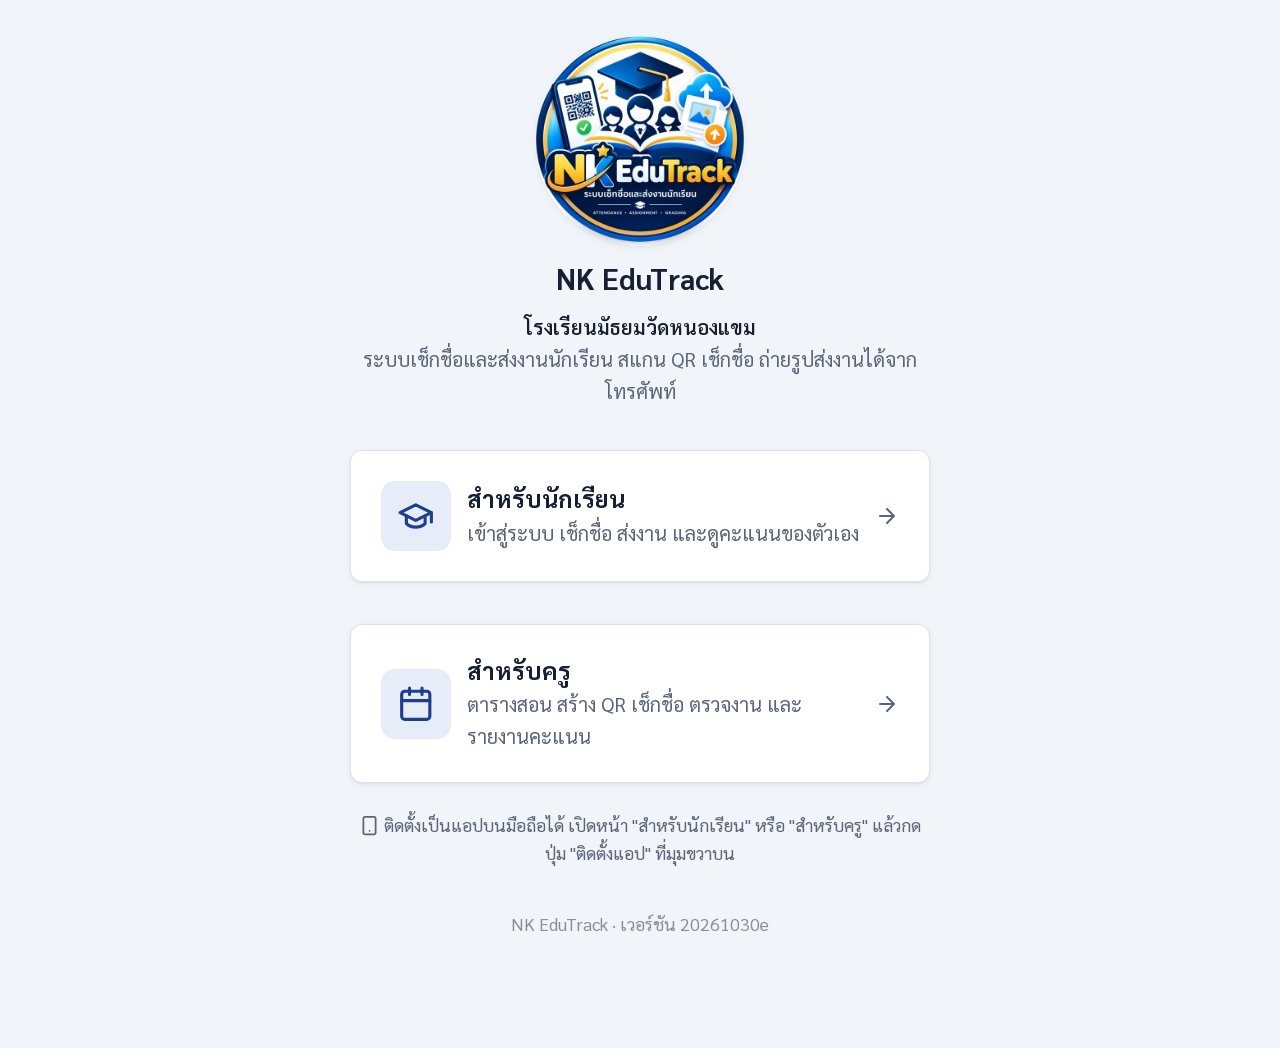
==== attendance/index.html @ 1a2b86dd "แนบไฟล์ PDF ส่งงานได้ (ไม่เกิน 5 MB) ครูดู PDF ในหน้าตรวจงาน และใบหลักฐานแสดงการ์ด PDF Co-Authored-B" ====
<!doctype html>
<html lang="th">
<head>
<meta charset="utf-8">
<meta name="viewport" content="width=device-width, initial-scale=1">
<meta name="robots" content="noindex">
<title>NK EduTrack</title>
<link rel="icon" type="image/png" href="img/favicon.png">
<meta name="theme-color" content="#3056d3">
<link rel="apple-touch-icon" href="img/apple-touch-icon.png">
<link rel="preconnect" href="https://fonts.googleapis.com">
<link rel="preconnect" href="https://fonts.gstatic.com" crossorigin>
<link rel="stylesheet" href="https://fonts.googleapis.com/css2?family=Sarabun:wght@400;600;700&display=swap">
<link rel="stylesheet" href="app.css?v=20261030e">
</head>
<body>
<main class="narrow">
  <div class="home-links">
    <div>
      <img class="hero-logo" src="img/logo.webp" alt="NK EduTrack" width="168" height="168">
      <h1 class="center">NK EduTrack</h1>
      <p class="center" style="margin:0;font-weight:600">โรงเรียนมัธยมวัดหนองแขม</p>
      <p class="muted center">ระบบเช็กชื่อและส่งงานนักเรียน สแกน QR เช็กชื่อ ถ่ายรูปส่งงานได้จากโทรศัพท์</p>
    </div>
    <a class="card home-link" href="student.html">
      <span class="tile"><i data-ic="school"></i></span>
      <div><h2>สำหรับนักเรียน</h2>
      <p class="muted">เข้าสู่ระบบ เช็กชื่อ ส่งงาน และดูคะแนนของตัวเอง</p></div><i data-ic="next"></i>
    </a>
    <a class="card home-link" href="teacher.html">
      <span class="tile"><i data-ic="calendar"></i></span>
      <div><h2>สำหรับครู</h2>
      <p class="muted">ตารางสอน สร้าง QR เช็กชื่อ ตรวจงาน และรายงานคะแนน</p></div><i data-ic="next"></i>
    </a>
    <p class="muted small center"><i data-ic="phone"></i> ติดตั้งเป็นแอปบนมือถือได้ เปิดหน้า "สำหรับนักเรียน" หรือ "สำหรับครู" แล้วกดปุ่ม "ติดตั้งแอป" ที่มุมขวาบน</p>
  </div>
</main>
<script src="config.js?v=20261030e"></script>
<script src="common.js?v=20261030e"></script>
</body>
</html>
---- attendance/app.css ----
:root {
  --bg: #f1f4f9; --card: #ffffff; --ink: #172033; --muted: #5a6579; --line: #dce2ec;
  --brand: #1e3f8f; --brand-ink: #ffffff; --brand-soft: #e6ecf8;
  --head: #14306e; --accent: #c9a24b;
  --ok: #0f7b55; --ok-soft: #e0f3ea; --warn: #8f5600; --warn-soft: #fdf0d3;
  --bad: #b42323; --bad-soft: #fbe6e6; --info: #1b64a3; --info-soft: #e0eef9;
  --radius: 12px; --shadow: 0 1px 2px rgba(16, 24, 40, .05), 0 2px 8px rgba(16, 24, 40, .05);
}
@media (prefers-color-scheme: dark) {
  :root:not([data-theme="light"]) {
    --bg: #0e1422; --card: #172033; --ink: #eef1f7; --muted: #9aa5b8; --line: #2a3550;
    --brand: #7f9dff; --brand-ink: #0a1020; --brand-soft: #212c4c;
    --head: #0f2557; --accent: #d9b865;
    --ok: #4cd1a1; --ok-soft: #123329; --warn: #f0b24a; --warn-soft: #3a2b0e;
    --bad: #ff8d8d; --bad-soft: #3d1a1a; --info: #6cb8f0; --info-soft: #152c40;
    --shadow: 0 1px 2px rgba(0, 0, 0, .4);
  }
}
* { box-sizing: border-box; }
html { -webkit-text-size-adjust: 100%; font-size: calc(clamp(1rem, .89rem + .45vw, 1.32rem) * var(--fs, 1)); }
/* จอสัมผัส (มือถือ/แท็บเล็ต): ตัวอักษรใหญ่กว่าคอมพิวเตอร์ เพราะถือห่างตาและมีพิกเซลหนาแน่น */
@media (pointer: coarse) { html { font-size: calc(clamp(1.125rem, 1rem + .55vw, 1.45rem) * var(--fs, 1)); } }
body {
  margin: 0; background: var(--bg); color: var(--ink);
  font: 1rem/1.6 "Sarabun", "Noto Sans Thai", "Leelawadee UI", Tahoma, system-ui, sans-serif;
}
h1, h2, h3 { line-height: 1.25; margin: 0 0 .5em; }
h1 { font-size: 1.45rem; } h2 { font-size: 1.2rem; font-weight: 700; } h3 { font-size: 1.05rem; font-weight: 700; }
.logo { width: 2.5rem; height: 2.5rem; }
p { margin: 0 0 .75em; }
a { color: var(--brand); }
button, input, select, textarea { font: inherit; color: inherit; }
.wrap { width: min(100% - 2rem, 70rem); margin-inline: auto; }
.narrow { width: min(100% - 2rem, 29rem); margin-inline: auto; }

.top { background: var(--head); color: #fff; border-bottom: 3px solid var(--accent); position: sticky; top: 0; z-index: 20; }
.top .wrap { display: flex; align-items: center; gap: 10px; min-height: 3.875rem; }
.brand { flex: 1; min-width: 0; overflow: hidden; }
.brand .bt { display: grid; line-height: 1.2; min-width: 0; }
.brand .bt b { font-size: 1.08rem; letter-spacing: .01em; white-space: nowrap; overflow: hidden; text-overflow: ellipsis; }
.brand .bt small { font-size: .74rem; opacity: .82; white-space: nowrap; overflow: hidden; text-overflow: ellipsis; }
.who { color: #dbe4ff; font-size: .88rem; text-align: right; }
.top .btn { background: rgba(255, 255, 255, .1); border-color: rgba(255, 255, 255, .35); color: #fff; }
.top .btn:hover { background: rgba(255, 255, 255, .2); border-color: #fff; }
.ic { width: 1.2em; height: 1.2em; flex: none; fill: none; stroke: currentColor; stroke-width: 2; stroke-linecap: round; stroke-linejoin: round; vertical-align: -.22em; }
h2 .ic, h3 .ic { margin-right: 6px; color: var(--brand); }
.pagehead { display: flex; align-items: center; gap: 12px; }
.tile { width: 2.75rem; height: 2.75rem; border-radius: 12px; background: var(--brand-soft); color: var(--brand); display: grid; place-items: center; flex: none; }
.tile .ic { width: 1.5rem; height: 1.5rem; }

.card { background: var(--card); border: 1px solid var(--line); border-radius: var(--radius); box-shadow: var(--shadow); padding: 20px; margin-block: 14px; }
.card > :last-child { margin-bottom: 0; }
.grid { display: grid; gap: 14px; }
.cols-2 { grid-template-columns: repeat(2, minmax(0, 1fr)); }
.cols-4 { grid-template-columns: repeat(4, minmax(0, 1fr)); }
@media (max-width: 45rem) { .cols-2 { grid-template-columns: 1fr; } .cols-4 { grid-template-columns: repeat(2, minmax(0, 1fr)); } }
.row { display: flex; flex-wrap: wrap; gap: 10px; align-items: center; }
.row.end { justify-content: flex-end; }
.grow { flex: 1; min-width: 0; }
.muted { color: var(--muted); } .small { font-size: .875rem; } .center { text-align: center; }
.hidden { display: none !important; }

label.field { display: grid; gap: 6px; font-weight: 600; margin-bottom: 12px; }
label.field .hint { font-weight: 400; color: var(--muted); font-size: .85rem; }
input[type=text], input[type=password], input[type=number], input[type=datetime-local], input[type=date], input[type=time], select, textarea {
  width: 100%; min-height: 2.875rem; padding: 9px 12px; border: 1.5px solid var(--line); border-radius: 10px; background: var(--card);
}
textarea { min-height: 7.5rem; resize: vertical; }
input:focus-visible, select:focus-visible, textarea:focus-visible, button:focus-visible, a:focus-visible { outline: 3px solid color-mix(in srgb, var(--brand) 45%, transparent); outline-offset: 1px; }
.pin { letter-spacing: .5em; text-align: center; font-size: 1.5rem; }

.btn {
  display: inline-flex; align-items: center; justify-content: center; gap: 8px; min-height: 2.875rem; padding: 8px 18px;
  border-radius: 10px; border: 1.5px solid var(--line); background: var(--card); font-weight: 600; cursor: pointer; text-decoration: none;
}
.btn:hover { border-color: var(--brand); }
.btn.primary:hover { filter: brightness(1.1); }
.btn .ic { width: 1.15em; height: 1.15em; }
.btn.primary { background: var(--brand); color: var(--brand-ink); border-color: var(--brand); }
.btn.ok { background: var(--ok); color: #fff; border-color: var(--ok); }
.btn.danger { color: var(--bad); }
.btn.block { width: 100%; }
.btn.sm { min-height: 2.25rem; padding: 4px 12px; font-size: .9rem; }
.btn:disabled { opacity: .55; cursor: not-allowed; }

.badge { display: inline-flex; align-items: center; gap: 5px; padding: 3px 10px; border-radius: 999px; font-size: .82rem; font-weight: 600; background: var(--line); color: var(--ink); white-space: nowrap; }
.badge.present, .badge.done { background: var(--ok-soft); color: var(--ok); }
.badge.late, .badge.revise, .badge.pending { background: var(--warn-soft); color: var(--warn); }
.badge.absent, .badge.none, .badge.missing { background: var(--bad-soft); color: var(--bad); }
.badge.leave { background: var(--info-soft); color: var(--info); }
.badge .ic { width: 14px; height: 14px; }

.tabs { display: flex; gap: 6px; overflow-x: auto; padding: 12px 0 8px; scrollbar-width: none; }
.tab { display: inline-flex; align-items: center; gap: 8px; border: 1.5px solid transparent; background: transparent; padding: 8px 13px; border-radius: 10px; font-weight: 600; color: var(--muted); cursor: pointer; white-space: nowrap; min-height: 2.75rem; }
.tab:hover { background: var(--brand-soft); }
.tab[aria-selected=true] { background: var(--brand); color: var(--brand-ink); }
@media (max-width: 45rem) {
  .tabs { position: fixed; left: 0; right: 0; bottom: 0; z-index: 25; display: grid; grid-template-columns: repeat(6, 1fr); gap: 0; padding: 0 0 env(safe-area-inset-bottom); background: var(--card); border-top: 1px solid var(--line); box-shadow: 0 -2px 10px rgba(16, 24, 40, .06); overflow: visible; }
  .tab { flex-direction: column; justify-content: center; gap: 2px; padding: 7px 2px 6px; border-radius: 0; min-height: 3.625rem; font-size: .7rem; font-weight: 600; }
  .tab .ic { width: 1.375rem; height: 1.375rem; }
  .tab[aria-selected=true] { background: var(--brand-soft); color: var(--brand); box-shadow: inset 0 3px 0 var(--brand); }
  #view-app { padding-bottom: 5.25rem; }
  .toast { bottom: 5.25rem; }
}

.stat { padding: 14px 16px; border-radius: 12px; background: var(--brand-soft); }
.stat b { display: block; font-size: 1.9rem; line-height: 1.1; }
.stat span { color: var(--muted); font-size: .875rem; }

table { width: 100%; border-collapse: collapse; }
th, td { padding: 9px 10px; border-bottom: 1px solid var(--line); text-align: left; vertical-align: middle; }
th { font-size: .82rem; color: var(--muted); font-weight: 600; background: var(--bg); position: sticky; top: 0; }
td.num, th.num { text-align: right; font-variant-numeric: tabular-nums; }
.scroll { overflow-x: auto; max-height: 70vh; border: 1px solid var(--line); border-radius: 10px; }
.scroll table { min-width: 35rem; }

.toast { position: fixed; left: 50%; bottom: 24px; transform: translateX(-50%); background: #1c2434; color: #fff; padding: 12px 20px; border-radius: 12px; z-index: 100; max-width: min(92vw, 420px); box-shadow: 0 8px 30px rgba(0,0,0,.3); }
.toast.bad { background: #b42318; }

.result { text-align: center; padding: 28px 18px; border-radius: var(--radius); }
.result .big { width: 4rem; height: 4rem; margin: 0 auto 10px; border-radius: 50%; background: rgba(255, 255, 255, .65); display: grid; place-items: center; }
.result .big .ic { width: 2.25rem; height: 2.25rem; stroke-width: 2.2; }
.result.ok { background: var(--ok-soft); color: var(--ok); }
.result.warn { background: var(--warn-soft); color: var(--warn); }
.result.bad { background: var(--bad-soft); color: var(--bad); }

.thumbs { display: grid; grid-template-columns: repeat(auto-fill, minmax(6rem, 1fr)); gap: 8px; margin-block: 12px; }
.thumb { position: relative; aspect-ratio: 1; border-radius: 10px; overflow: hidden; background: var(--line); }
.thumb img { width: 100%; height: 100%; object-fit: cover; display: block; }
.thumb button { position: absolute; top: 4px; right: 4px; width: 1.875rem; height: 1.875rem; border-radius: 50%; border: 0; background: rgba(0,0,0,.65); color: #fff; font-size: 1rem; cursor: pointer; }
.bar { height: 10px; border-radius: 999px; background: var(--line); overflow: hidden; }
.bar > i { display: block; height: 100%; background: var(--brand); transition: width .2s; }

.qrbox { display: grid; gap: 10px; justify-items: center; text-align: center; background: #fff; color: #111; border-radius: var(--radius); padding: 16px; border: 1px solid var(--line); }
.qrbox svg { width: min(100%, 22.5rem); height: auto; display: block; }
.qrbox:fullscreen { justify-content: center; align-content: center; padding: 24px; }
.qrbox:fullscreen svg { width: min(78vh, 78vw); }
.qrbox .count { font-size: 1.4rem; font-weight: 700; }
.countdown { font-variant-numeric: tabular-nums; color: #555; }

.modal { position: fixed; inset: 0; background: rgba(10, 15, 30, .72); z-index: 60; display: grid; place-items: center; padding: 12px; }
.modal .panel { background: var(--card); border-radius: var(--radius); width: min(100%, 55rem); max-height: 94vh; overflow: auto; padding: 18px; }
.viewer { display: grid; gap: 10px; }
.viewer img { width: 100%; max-height: 62vh; object-fit: contain; background: #000; border-radius: 10px; display: block; }
.seg { display: inline-flex; border: 1.5px solid var(--line); border-radius: 10px; overflow: hidden; }
.seg button { border: 0; background: var(--card); padding: 4px 10px; min-height: 2.125rem; cursor: pointer; font-size: .85rem; border-right: 1px solid var(--line); }
.seg button:last-child { border-right: 0; }
.seg button[aria-pressed=true] { background: var(--brand); color: var(--brand-ink); }
.bottomnav { position: sticky; bottom: 0; background: var(--card); border-top: 1px solid var(--line); display: grid; grid-template-columns: repeat(3, 1fr); z-index: 15; }
.bottomnav button { display: flex; flex-direction: column; align-items: center; justify-content: center; gap: 2px; border: 0; background: transparent; padding: 7px 4px 8px; font-weight: 600; font-size: .8rem; color: var(--muted); cursor: pointer; min-height: 3.75rem; }
.bottomnav button .ic { width: 1.5rem; height: 1.5rem; }
.bottomnav button[aria-selected=true] { color: var(--brand); background: var(--brand-soft); box-shadow: inset 0 3px 0 var(--brand); }
.home-links { display: grid; gap: 14px; margin-block: 24px; }
.home-link { display: flex; align-items: center; gap: 16px; text-decoration: none; color: inherit; }
.home-link:hover { border-color: var(--brand); }
.home-link .tile { width: 3.5rem; height: 3.5rem; border-radius: 14px; }
.home-link .tile .ic { width: 1.875rem; height: 1.875rem; }
.home-link h2 { margin-bottom: .15em; }
.home-link p { margin: 0; }
.home-link > .ic:last-child { margin-left: auto; color: var(--muted); }
.skip { position: absolute; left: -999px; } .skip:focus { left: 8px; top: 8px; background: #fff; padding: 8px; z-index: 200; }
@media (prefers-reduced-motion: reduce) { * { transition: none !important; animation: none !important; } }
#roster .scroll table { min-width: 0; }
.seg { flex-wrap: wrap; }
.seg button { padding: 4px 9px; }
#main { padding-bottom: 5.25rem; }
.bottomnav { position: fixed; left: 0; right: 0; bottom: 0; padding-bottom: env(safe-area-inset-bottom); }
@media (max-width: 30rem) { .who { font-size: .78rem; } .top .btn .lbl { display: none; } }
.gradebar { position: sticky; bottom: -18px; background: var(--card); padding: 10px 0 4px; border-top: 1px solid var(--line); display: grid; gap: 10px; z-index: 2; }
.viewer img { max-height: 52vh; }
/* ตารางสอนแบบกริด */
.tt-wrap { overflow-x: auto; margin-top: 14px; border: 1px solid var(--line); border-radius: 12px; }
table.tt { border-collapse: separate; border-spacing: 0; width: 100%; min-width: 63.75rem; table-layout: fixed; }
table.tt th, table.tt td { border-right: 1px solid var(--line); border-bottom: 1px solid var(--line); padding: 0; text-align: center; vertical-align: middle; }
table.tt tr > :last-child { border-right: 0; }
table.tt tbody tr:last-child > * { border-bottom: 0; }
table.tt thead th { background: var(--bg); font-weight: 400; padding: 6px 2px; position: static; }
.g-p b { display: block; font-size: 1.05rem; }
.g-p span { display: block; font-size: .72rem; color: var(--muted); line-height: 1.2; white-space: nowrap; }
table.tt .g-d { width: 4.625rem; position: sticky; left: 0; z-index: 1; background: var(--bg); font-weight: 700; padding: 6px 4px; }
.g-d small { display: block; font-size: .7rem; font-weight: 400; color: var(--ok); }
.g-d.today { color: var(--ok); }
table.tt tbody td { height: 4.625rem; }
.g-empty.edit { background: transparent; }
.g-add { width: 100%; height: 100%; min-height: 4.625rem; border: 0; background: transparent; color: var(--line); font-size: 1.4rem; cursor: pointer; }
.g-add:hover, .g-add:focus-visible { background: var(--brand-soft); color: var(--brand); }
.g-btn { display: flex; flex-direction: column; justify-content: center; align-items: center; gap: 1px; width: 100%; min-height: 4.625rem; padding: 6px 4px; border: 0; background: transparent; line-height: 1.25; font-size: .85rem; }
button.g-btn { cursor: pointer; }
.g-btn b { font-size: .95rem; }
.g-btn span { color: var(--muted); font-size: .78rem; }
.g-slot.room { background: var(--brand-soft); }
button.g-btn:hover, button.g-btn:focus-visible { filter: brightness(.96); outline: 2px solid var(--brand); outline-offset: -2px; }
.g-slot.plain { background: var(--bg); }
.g-slot.plain .g-btn b { color: var(--muted); font-weight: 500; }
.g-slot.now { box-shadow: inset 0 0 0 2px var(--ok); background: var(--ok-soft); }
.g-slot.edit { outline: 1px dashed var(--brand); outline-offset: -3px; }
.g-btn em { font-style: normal; font-size: .72rem; padding: 0 8px; border-radius: 999px; background: var(--ok-soft); color: var(--ok); margin-top: 2px; }
.g-btn em.open { background: var(--warn-soft); color: var(--warn); }
.brand { display: flex; align-items: center; gap: 10px; text-decoration: none; color: inherit; }
.logo { border-radius: 50%; flex: none; }
.hero-logo { display: block; width: 10.5rem; height: 10.5rem; border-radius: 50%; margin: 12px auto 14px; box-shadow: var(--shadow); }
@media (max-width: 30rem) { .top:has(.who:not(.hidden)) .brand .bt { display: none; } .top:has(.who:not(.hidden)) .brand { flex: none; } .who { flex: 1; line-height: 1.25; } }
#roster .seg { flex-wrap: nowrap; }
#roster .seg button { padding: 4px 8px; font-size: .8rem; }
#roster td, #roster th { padding-inline: 6px; }

/* ปรับตามอุปกรณ์ */
@media (pointer: coarse) { .btn { min-height: 3rem; } .btn.sm { min-height: 2.5rem; } input[type=text], input[type=password], input[type=number], input[type=date], input[type=time], input[type=datetime-local], select { min-height: 3rem; } }
@media (min-width: 721px) and (max-width: 1100px) and (pointer: fine) { .wrap { width: min(100% - 3rem, 70rem); } .card { padding: 1.4rem; } .home-links, .narrow { max-width: 34rem; } .bottomnav { left: 50%; right: auto; width: min(100%, 34rem); transform: translateX(-50%); border-radius: 14px 14px 0 0; border: 1px solid var(--line); border-bottom: 0; } }
@media (min-width: 1101px) and (pointer: fine) { .card { padding: 1.5rem; } .bottomnav { left: 50%; right: auto; width: min(100%, 36rem); transform: translateX(-50%); border-radius: 14px 14px 0 0; border: 1px solid var(--line); border-bottom: 0; } }
@media (min-width: 721px) { .top .wrap { min-height: 4rem; } .brand .bt b { font-size: 1.15rem; } }
@media print { html { font-size: 12pt; } .top, .tabs, .bottomnav, #install-app { display: none !important; } }
.bulkbar { display: grid; gap: .7rem; padding: .8rem; margin-bottom: .8rem; border: 1.5px dashed var(--line); border-radius: 10px; background: var(--bg); }
input.chk { width: 1.3rem; height: 1.3rem; accent-color: var(--brand); cursor: pointer; }
.bulkbar .bk2 { padding-top: .7rem; border-top: 1px solid var(--line); }
.spin { width: 1.1em; height: 1.1em; border: 2.5px solid currentColor; border-right-color: transparent; border-radius: 50%; display: inline-block; animation: spin .8s linear infinite; }
@keyframes spin { to { transform: rotate(360deg); } }
.fsbtn { font-weight: 700; min-width: 2.6rem; padding-inline: .5rem; letter-spacing: -.02em; }
.fsbtn small { font-size: .7em; }
.thumb.pdf { background: var(--bg); border: 1.5px solid var(--line); }
.pdftile { height: 100%; display: flex; flex-direction: column; align-items: center; justify-content: center; gap: .25rem; padding: .4rem; text-align: center; }
.pdftile b { background: #dc2626; color: #fff; border-radius: 8px; padding: .15rem .6rem; font-size: 1.05rem; letter-spacing: .04em; }
.pdftile span { font-size: .75rem; line-height: 1.2; word-break: break-all; overflow: hidden; display: -webkit-box; -webkit-line-clamp: 2; -webkit-box-orient: vertical; }
.pdftile small { color: var(--muted); font-size: .7rem; }
.pdfbox { display: grid; gap: .5rem; border: 1.5px solid var(--line); border-radius: 10px; padding: .6rem; }
.pdfview { width: 100%; height: 60vh; border: 0; border-radius: 8px; background: #e5e7eb; }
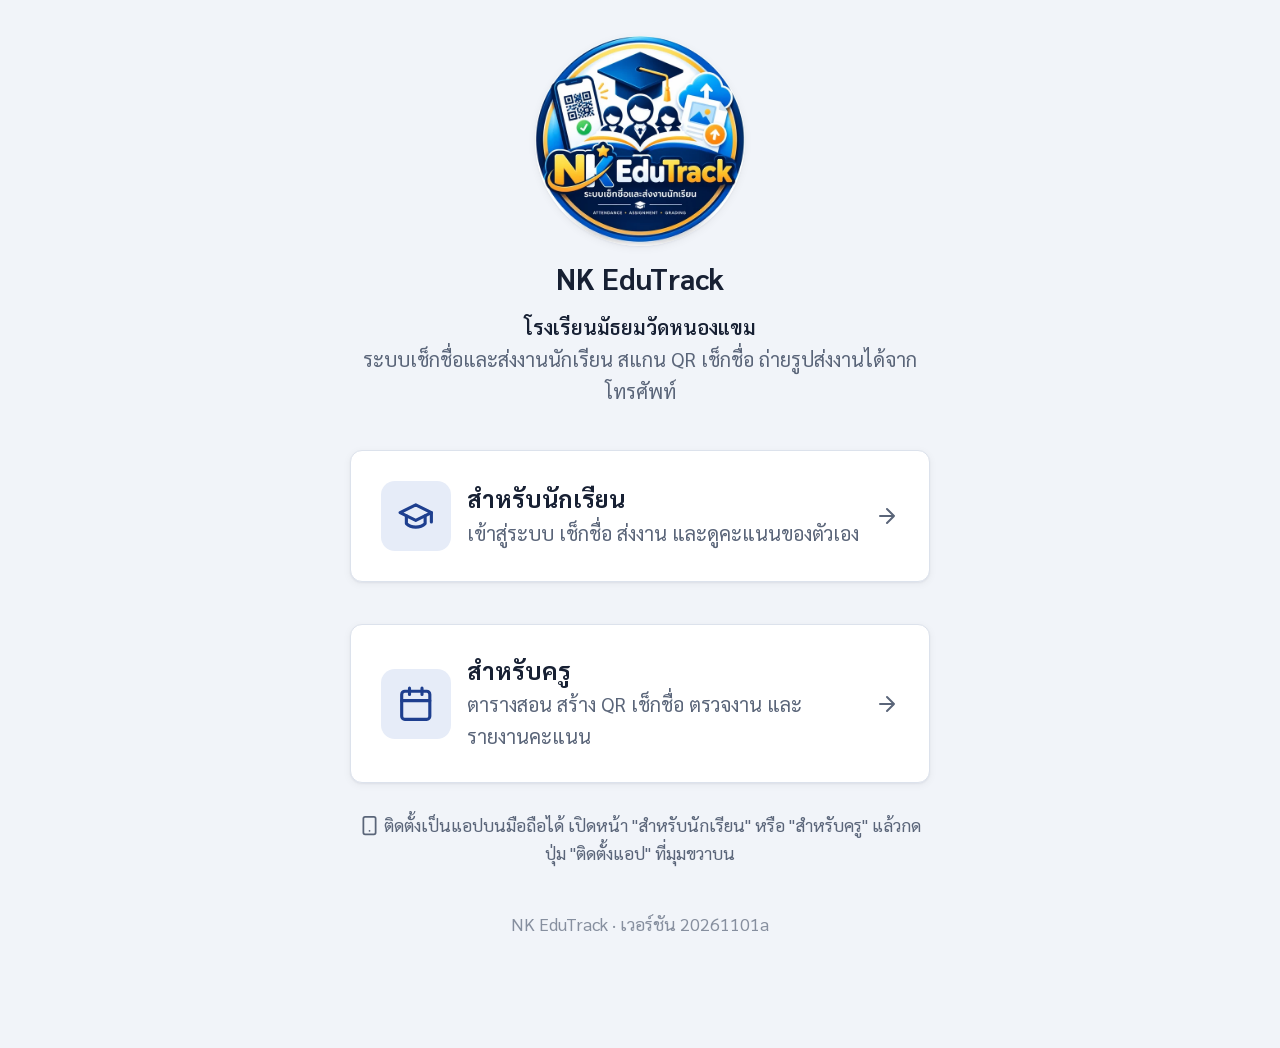
==== commit 0c7813c3: "ส่ง PDF ได้ถึง 500 MB โดยอัปโหลดเป็นก้อนเข้า Drive โดยตรง ครูเปิดไฟล์ใหญ่จาก Drive Co-Authored-By: C" ====
--- a/attendance/index.html
+++ b/attendance/index.html
@@ -11,7 +11,7 @@
 <link rel="preconnect" href="https://fonts.googleapis.com">
 <link rel="preconnect" href="https://fonts.gstatic.com" crossorigin>
 <link rel="stylesheet" href="https://fonts.googleapis.com/css2?family=Sarabun:wght@400;600;700&display=swap">
-<link rel="stylesheet" href="app.css?v=20261030e">
+<link rel="stylesheet" href="app.css?v=20261101a">
 </head>
 <body>
 <main class="narrow">
@@ -35,7 +35,7 @@
     <p class="muted small center"><i data-ic="phone"></i> ติดตั้งเป็นแอปบนมือถือได้ เปิดหน้า "สำหรับนักเรียน" หรือ "สำหรับครู" แล้วกดปุ่ม "ติดตั้งแอป" ที่มุมขวาบน</p>
   </div>
 </main>
-<script src="config.js?v=20261030e"></script>
-<script src="common.js?v=20261030e"></script>
+<script src="config.js?v=20261101a"></script>
+<script src="common.js?v=20261101a"></script>
 </body>
 </html>
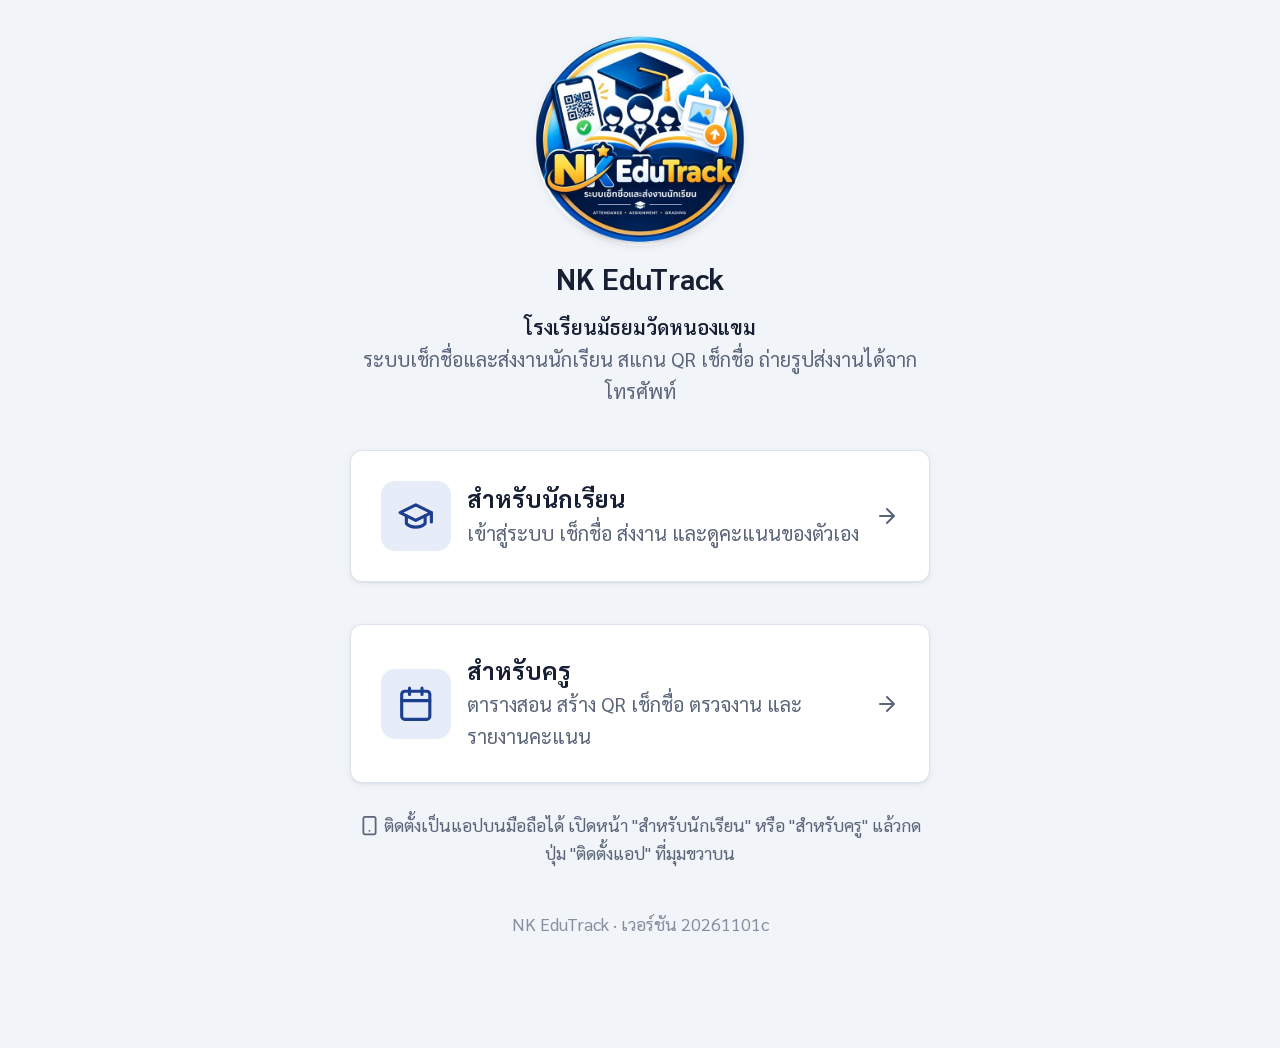
==== commit a7764a72: "ตัวกรองสถานะในหน้าตรวจงาน และรายงานสถานะการส่งงานเป็นรูป/PDF แบบทางการ Co-Authored-By: Claude Sonnet" ====
--- a/attendance/index.html
+++ b/attendance/index.html
@@ -11,7 +11,7 @@
 <link rel="preconnect" href="https://fonts.googleapis.com">
 <link rel="preconnect" href="https://fonts.gstatic.com" crossorigin>
 <link rel="stylesheet" href="https://fonts.googleapis.com/css2?family=Sarabun:wght@400;600;700&display=swap">
-<link rel="stylesheet" href="app.css?v=20261101a">
+<link rel="stylesheet" href="app.css?v=20261101c">
 </head>
 <body>
 <main class="narrow">
@@ -35,7 +35,7 @@
     <p class="muted small center"><i data-ic="phone"></i> ติดตั้งเป็นแอปบนมือถือได้ เปิดหน้า "สำหรับนักเรียน" หรือ "สำหรับครู" แล้วกดปุ่ม "ติดตั้งแอป" ที่มุมขวาบน</p>
   </div>
 </main>
-<script src="config.js?v=20261101a"></script>
-<script src="common.js?v=20261101a"></script>
+<script src="config.js?v=20261101c"></script>
+<script src="common.js?v=20261101c"></script>
 </body>
 </html>
--- a/attendance/app.css
+++ b/attendance/app.css
@@ -224,3 +224,8 @@
 .pdftile small { color: var(--muted); font-size: .7rem; }
 .pdfbox { display: grid; gap: .5rem; border: 1.5px solid var(--line); border-radius: 10px; padding: .6rem; }
 .pdfview { width: 100%; height: 60vh; border: 0; border-radius: 8px; background: #e5e7eb; }
+.chips { display: flex; flex-wrap: wrap; gap: .4rem; margin: .4rem 0 .8rem; }
+.chip { border: 1.5px solid var(--line); background: var(--card); color: var(--ink); border-radius: 999px; padding: .25rem .8rem; font: inherit; font-size: .9rem; cursor: pointer; min-height: 2.25rem; }
+.chip b { margin-left: .4rem; color: var(--muted); font-weight: 700; }
+.chip[aria-pressed="true"] { background: var(--head); border-color: var(--head); color: #fff; }
+.chip[aria-pressed="true"] b { color: #fff; }
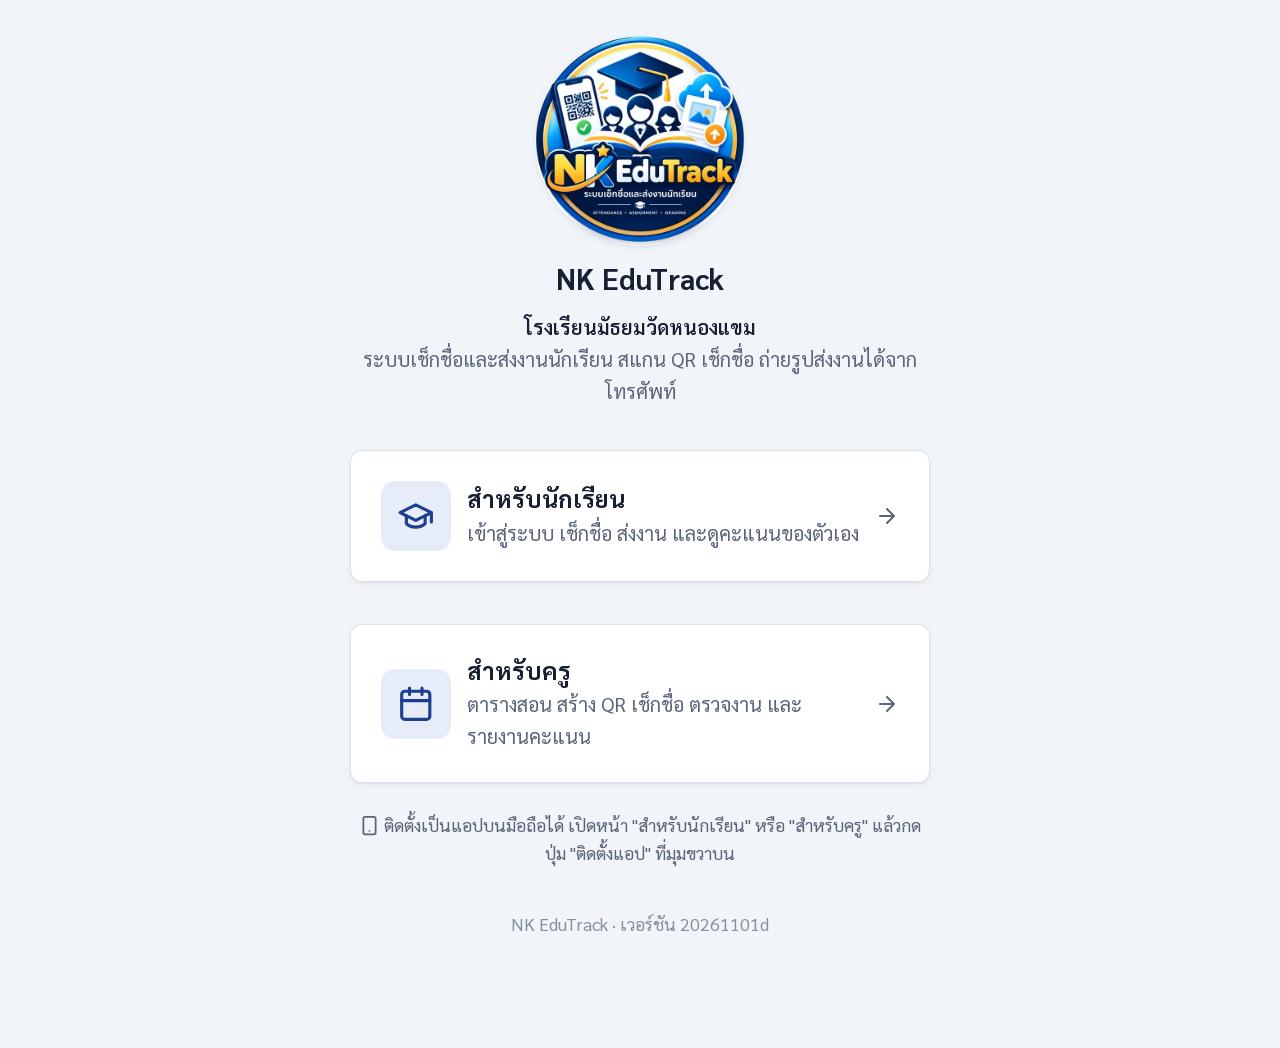
==== commit 681cefab: "แก้ท้ายรายงานส่งงาน: ยกช่องลายเซ็นขึ้นไม่ให้แถบท้ายกระดาษทับชื่อครู Co-Authored-By: Claude Sonnet 5." ====
--- a/attendance/index.html
+++ b/attendance/index.html
@@ -11,7 +11,7 @@
 <link rel="preconnect" href="https://fonts.googleapis.com">
 <link rel="preconnect" href="https://fonts.gstatic.com" crossorigin>
 <link rel="stylesheet" href="https://fonts.googleapis.com/css2?family=Sarabun:wght@400;600;700&display=swap">
-<link rel="stylesheet" href="app.css?v=20261101c">
+<link rel="stylesheet" href="app.css?v=20261101d">
 </head>
 <body>
 <main class="narrow">
@@ -35,7 +35,7 @@
     <p class="muted small center"><i data-ic="phone"></i> ติดตั้งเป็นแอปบนมือถือได้ เปิดหน้า "สำหรับนักเรียน" หรือ "สำหรับครู" แล้วกดปุ่ม "ติดตั้งแอป" ที่มุมขวาบน</p>
   </div>
 </main>
-<script src="config.js?v=20261101c"></script>
-<script src="common.js?v=20261101c"></script>
+<script src="config.js?v=20261101d"></script>
+<script src="common.js?v=20261101d"></script>
 </body>
 </html>
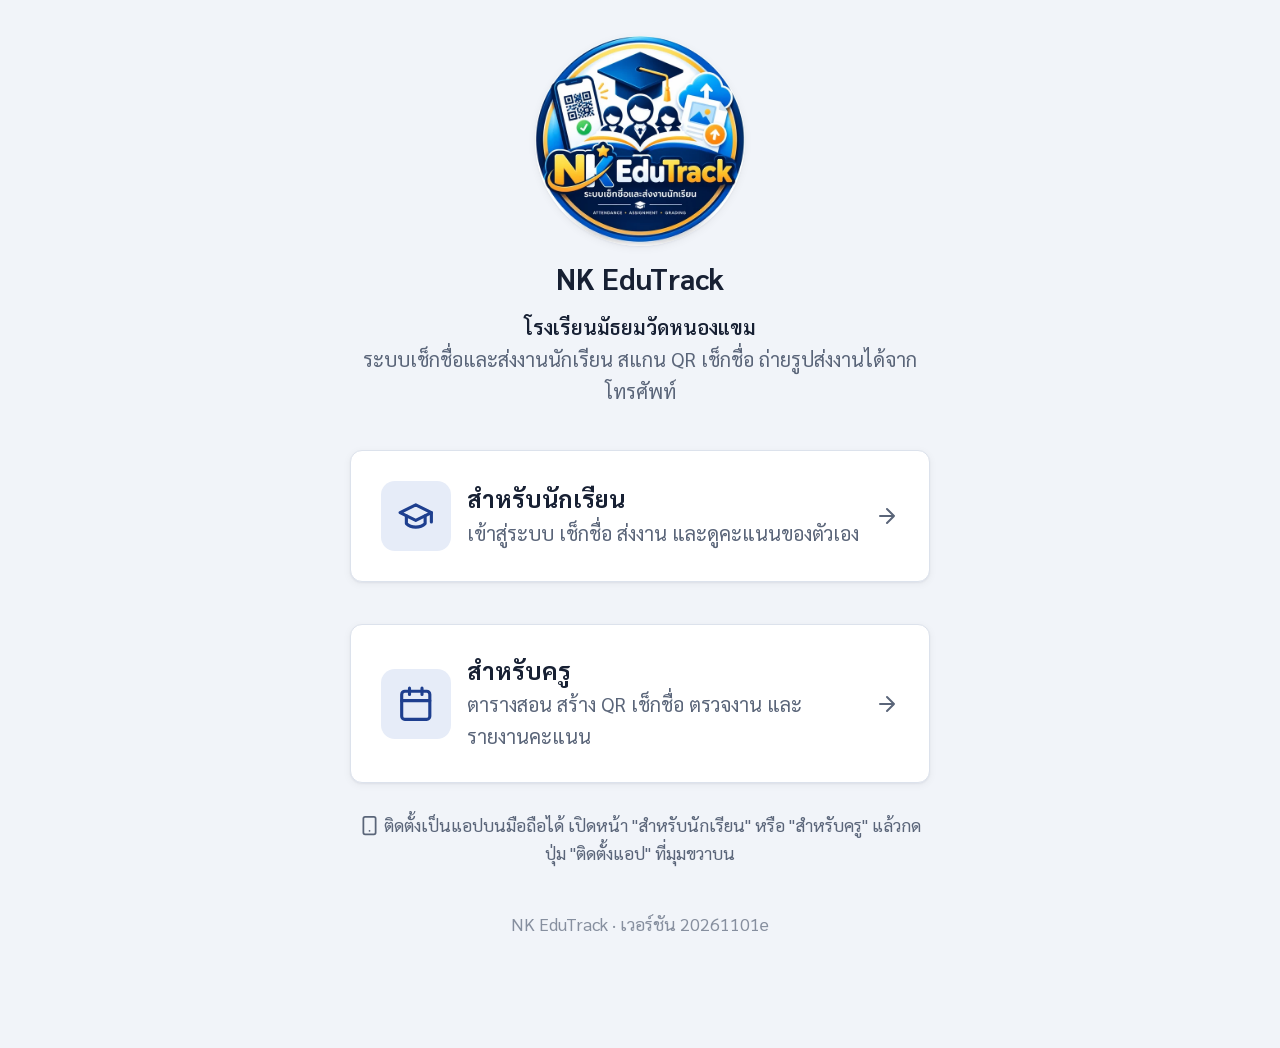
==== commit c46c1295: "เปิดลิงก์/QR แล้วแสดงชื่อและคาบให้ยืนยันก่อนเช็กชื่อ หน้าล็อกอินบอกคาบและวันที่เช็กได้ Co-Authored-B" ====
--- a/attendance/index.html
+++ b/attendance/index.html
@@ -11,7 +11,7 @@
 <link rel="preconnect" href="https://fonts.googleapis.com">
 <link rel="preconnect" href="https://fonts.gstatic.com" crossorigin>
 <link rel="stylesheet" href="https://fonts.googleapis.com/css2?family=Sarabun:wght@400;600;700&display=swap">
-<link rel="stylesheet" href="app.css?v=20261101d">
+<link rel="stylesheet" href="app.css?v=20261101e">
 </head>
 <body>
 <main class="narrow">
@@ -35,7 +35,7 @@
     <p class="muted small center"><i data-ic="phone"></i> ติดตั้งเป็นแอปบนมือถือได้ เปิดหน้า "สำหรับนักเรียน" หรือ "สำหรับครู" แล้วกดปุ่ม "ติดตั้งแอป" ที่มุมขวาบน</p>
   </div>
 </main>
-<script src="config.js?v=20261101d"></script>
-<script src="common.js?v=20261101d"></script>
+<script src="config.js?v=20261101e"></script>
+<script src="common.js?v=20261101e"></script>
 </body>
 </html>
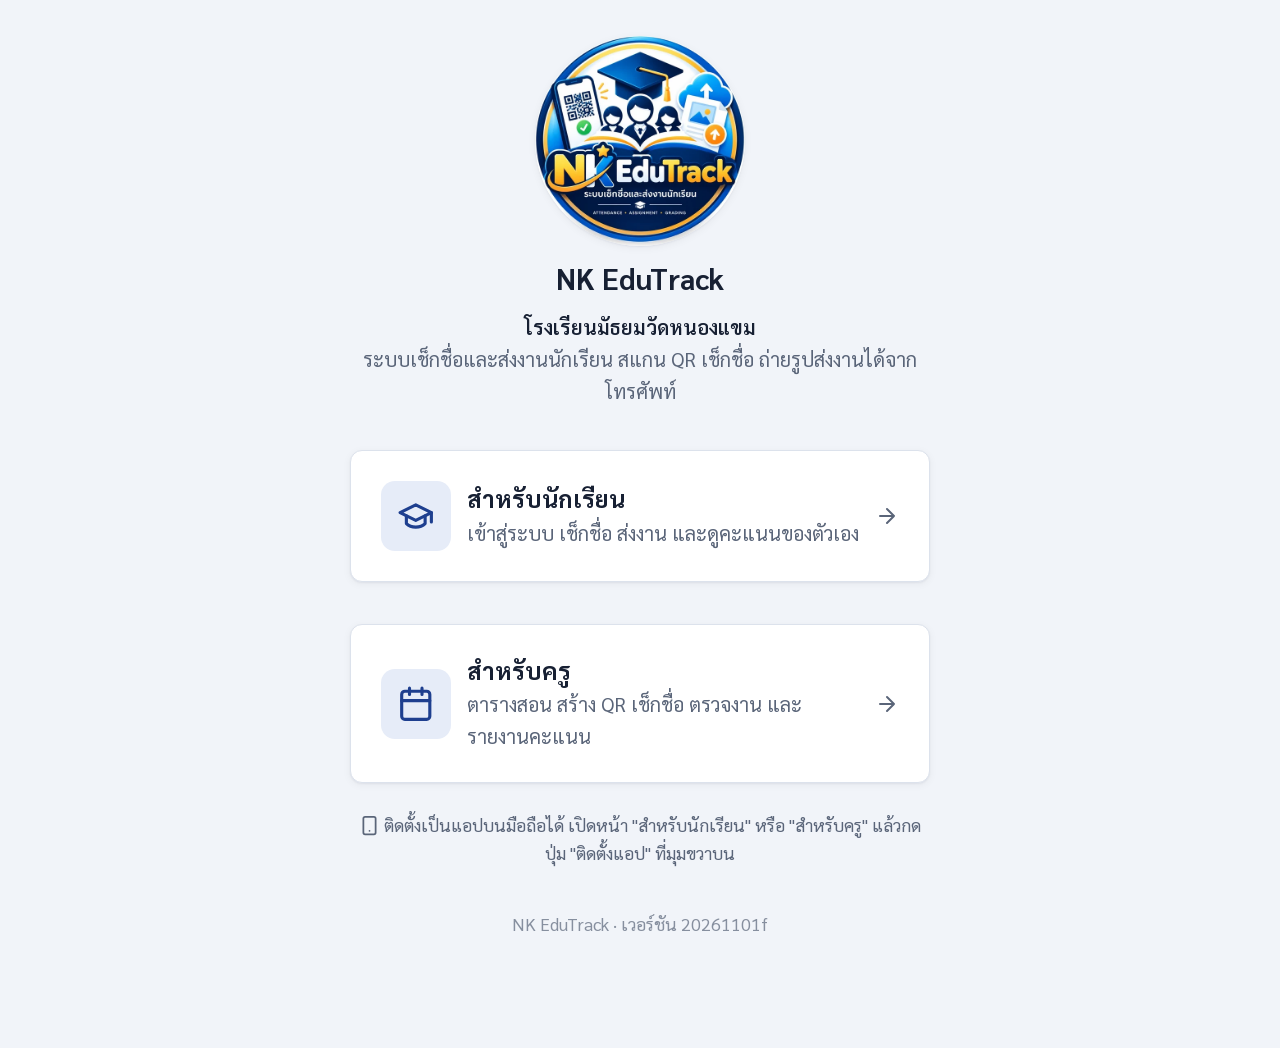
==== commit f3a17ba9: "เพิ่มโหมดทดสอบเช็กชื่อสำหรับครู: ลองเปิดลิงก์จริงได้ทุกวัน/เวลา ไม่บันทึกข้อมูลจริง Co-Authored-By: " ====
--- a/attendance/index.html
+++ b/attendance/index.html
@@ -11,7 +11,7 @@
 <link rel="preconnect" href="https://fonts.googleapis.com">
 <link rel="preconnect" href="https://fonts.gstatic.com" crossorigin>
 <link rel="stylesheet" href="https://fonts.googleapis.com/css2?family=Sarabun:wght@400;600;700&display=swap">
-<link rel="stylesheet" href="app.css?v=20261101e">
+<link rel="stylesheet" href="app.css?v=20261101f">
 </head>
 <body>
 <main class="narrow">
@@ -35,7 +35,7 @@
     <p class="muted small center"><i data-ic="phone"></i> ติดตั้งเป็นแอปบนมือถือได้ เปิดหน้า "สำหรับนักเรียน" หรือ "สำหรับครู" แล้วกดปุ่ม "ติดตั้งแอป" ที่มุมขวาบน</p>
   </div>
 </main>
-<script src="config.js?v=20261101e"></script>
-<script src="common.js?v=20261101e"></script>
+<script src="config.js?v=20261101f"></script>
+<script src="common.js?v=20261101f"></script>
 </body>
 </html>
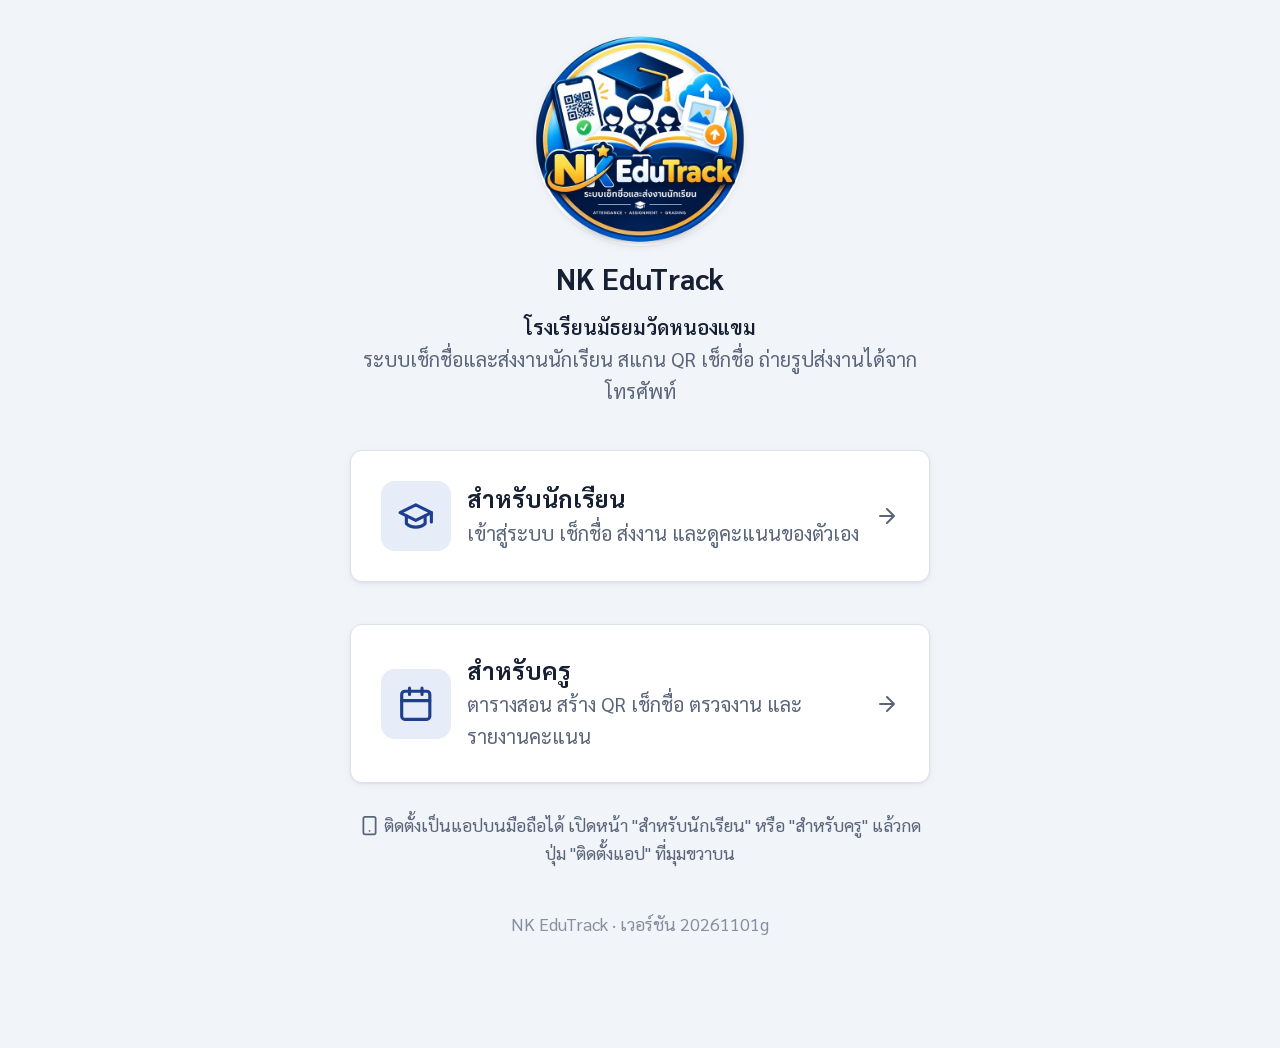
==== commit df9ad095: "รายงานส่งงาน: ตัดบรรทัดชื่องานตามขอบเขตคำไทย ลดขนาดอักษรให้พอดี 2 บรรทัด Co-Authored-By: Claude Sonn" ====
--- a/attendance/index.html
+++ b/attendance/index.html
@@ -11,7 +11,7 @@
 <link rel="preconnect" href="https://fonts.googleapis.com">
 <link rel="preconnect" href="https://fonts.gstatic.com" crossorigin>
 <link rel="stylesheet" href="https://fonts.googleapis.com/css2?family=Sarabun:wght@400;600;700&display=swap">
-<link rel="stylesheet" href="app.css?v=20261101f">
+<link rel="stylesheet" href="app.css?v=20261101g">
 </head>
 <body>
 <main class="narrow">
@@ -35,7 +35,7 @@
     <p class="muted small center"><i data-ic="phone"></i> ติดตั้งเป็นแอปบนมือถือได้ เปิดหน้า "สำหรับนักเรียน" หรือ "สำหรับครู" แล้วกดปุ่ม "ติดตั้งแอป" ที่มุมขวาบน</p>
   </div>
 </main>
-<script src="config.js?v=20261101f"></script>
-<script src="common.js?v=20261101f"></script>
+<script src="config.js?v=20261101g"></script>
+<script src="common.js?v=20261101g"></script>
 </body>
 </html>
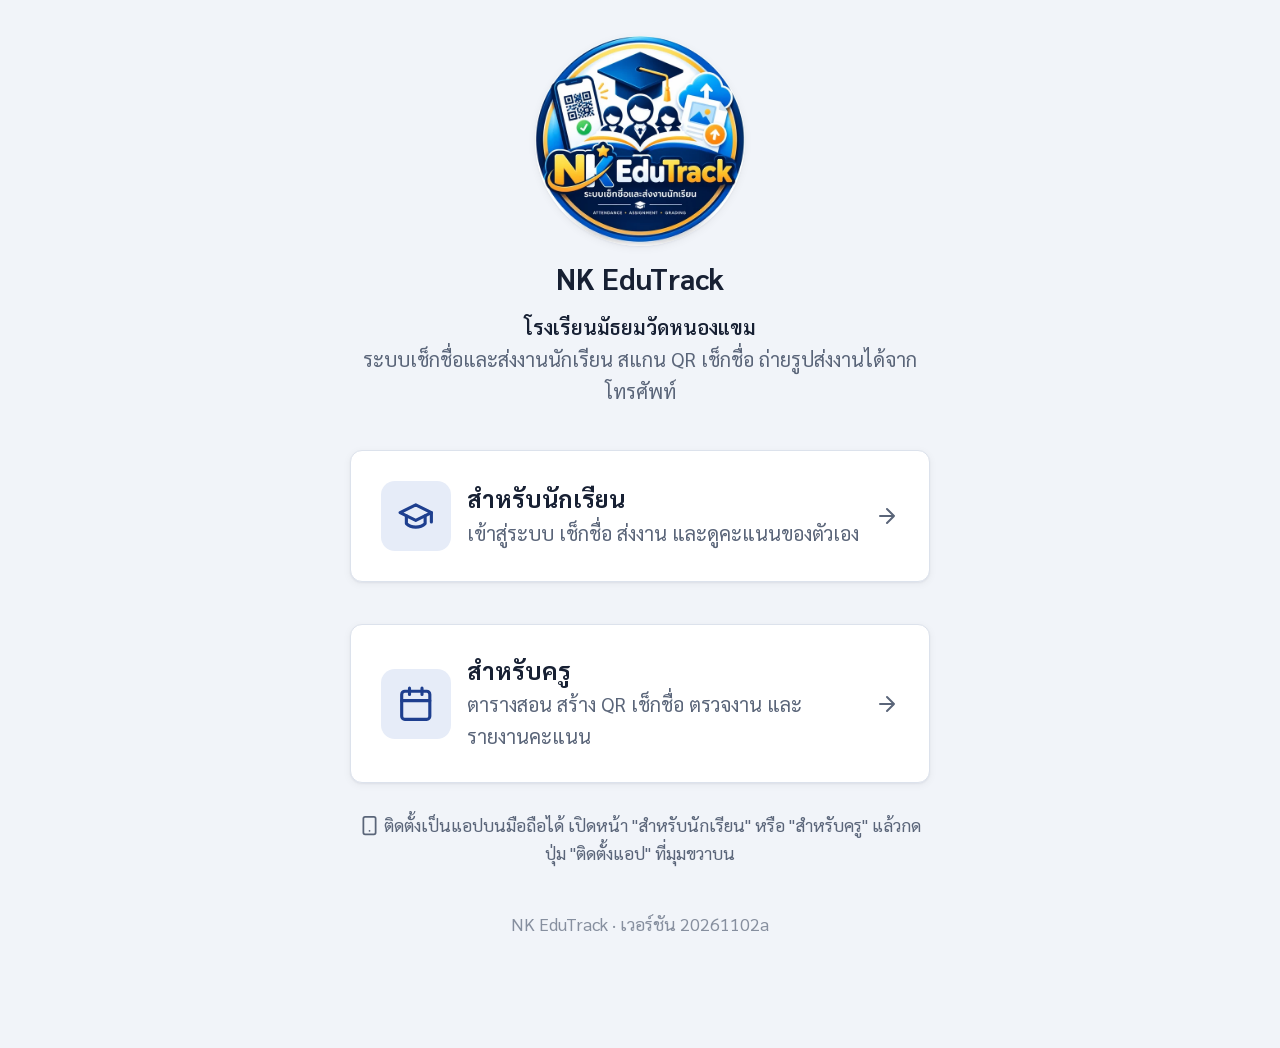
==== commit 90dc4cae: "เพิ่มปุ่มลบคาบและลบงานในหน้าครู (พิมพ์คำว่า ลบ เพื่อยืนยัน) Co-Authored-By: Claude Sonnet 5.5 <norep" ====
--- a/attendance/index.html
+++ b/attendance/index.html
@@ -11,7 +11,7 @@
 <link rel="preconnect" href="https://fonts.googleapis.com">
 <link rel="preconnect" href="https://fonts.gstatic.com" crossorigin>
 <link rel="stylesheet" href="https://fonts.googleapis.com/css2?family=Sarabun:wght@400;600;700&display=swap">
-<link rel="stylesheet" href="app.css?v=20261101g">
+<link rel="stylesheet" href="app.css?v=20261102a">
 </head>
 <body>
 <main class="narrow">
@@ -35,7 +35,7 @@
     <p class="muted small center"><i data-ic="phone"></i> ติดตั้งเป็นแอปบนมือถือได้ เปิดหน้า "สำหรับนักเรียน" หรือ "สำหรับครู" แล้วกดปุ่ม "ติดตั้งแอป" ที่มุมขวาบน</p>
   </div>
 </main>
-<script src="config.js?v=20261101g"></script>
-<script src="common.js?v=20261101g"></script>
+<script src="config.js?v=20261102a"></script>
+<script src="common.js?v=20261102a"></script>
 </body>
 </html>
